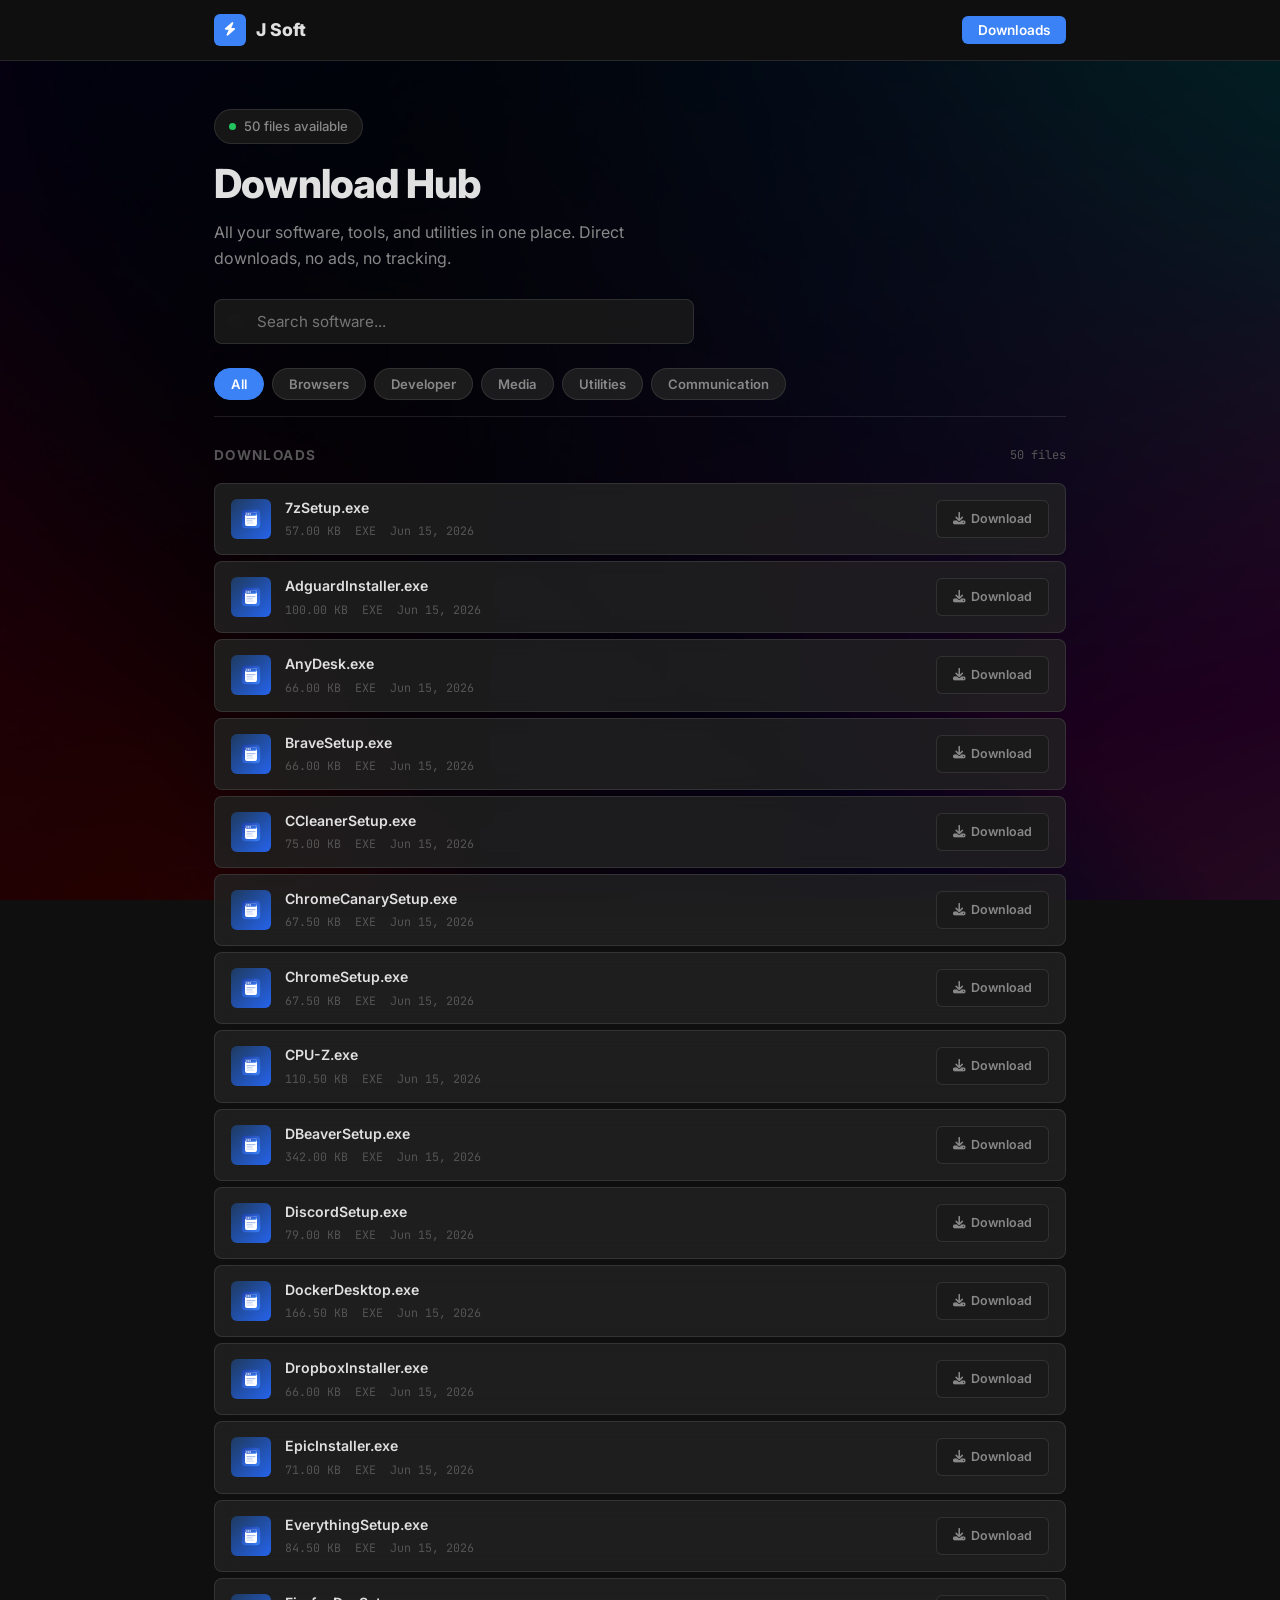
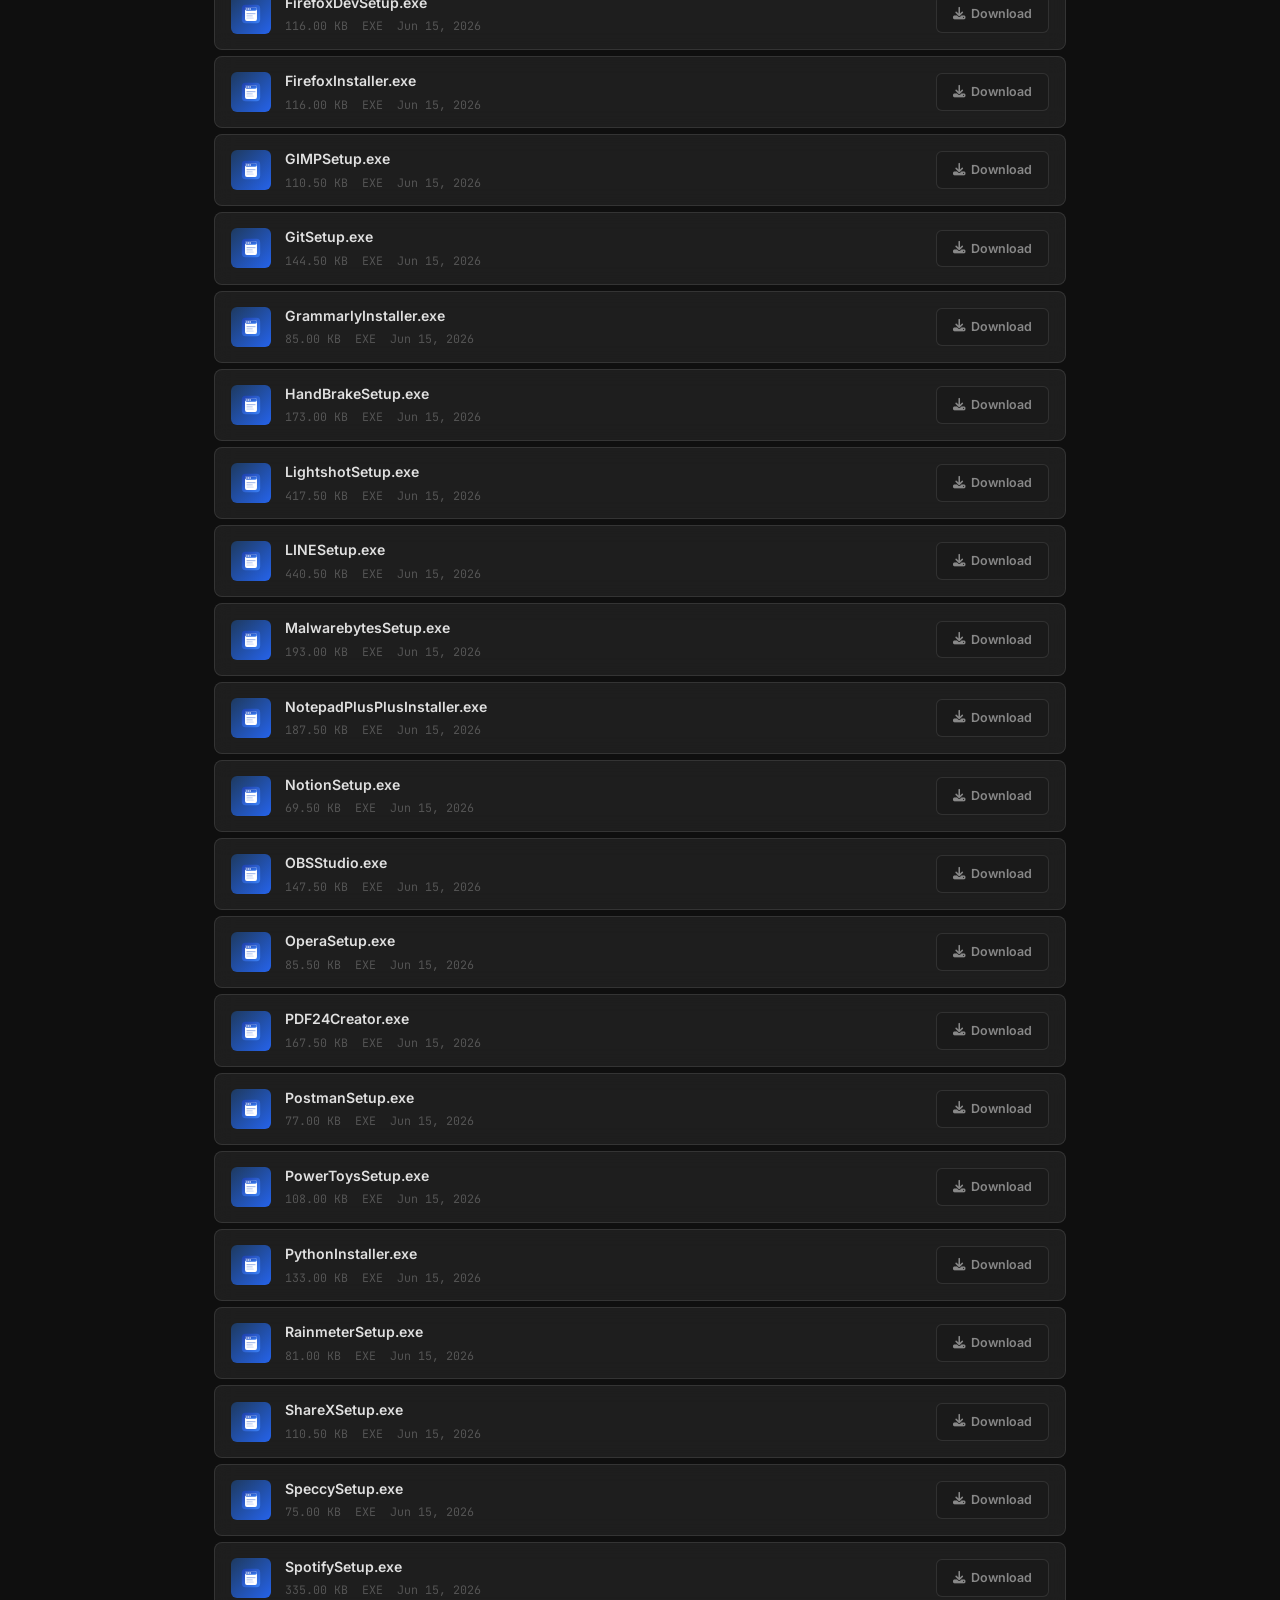
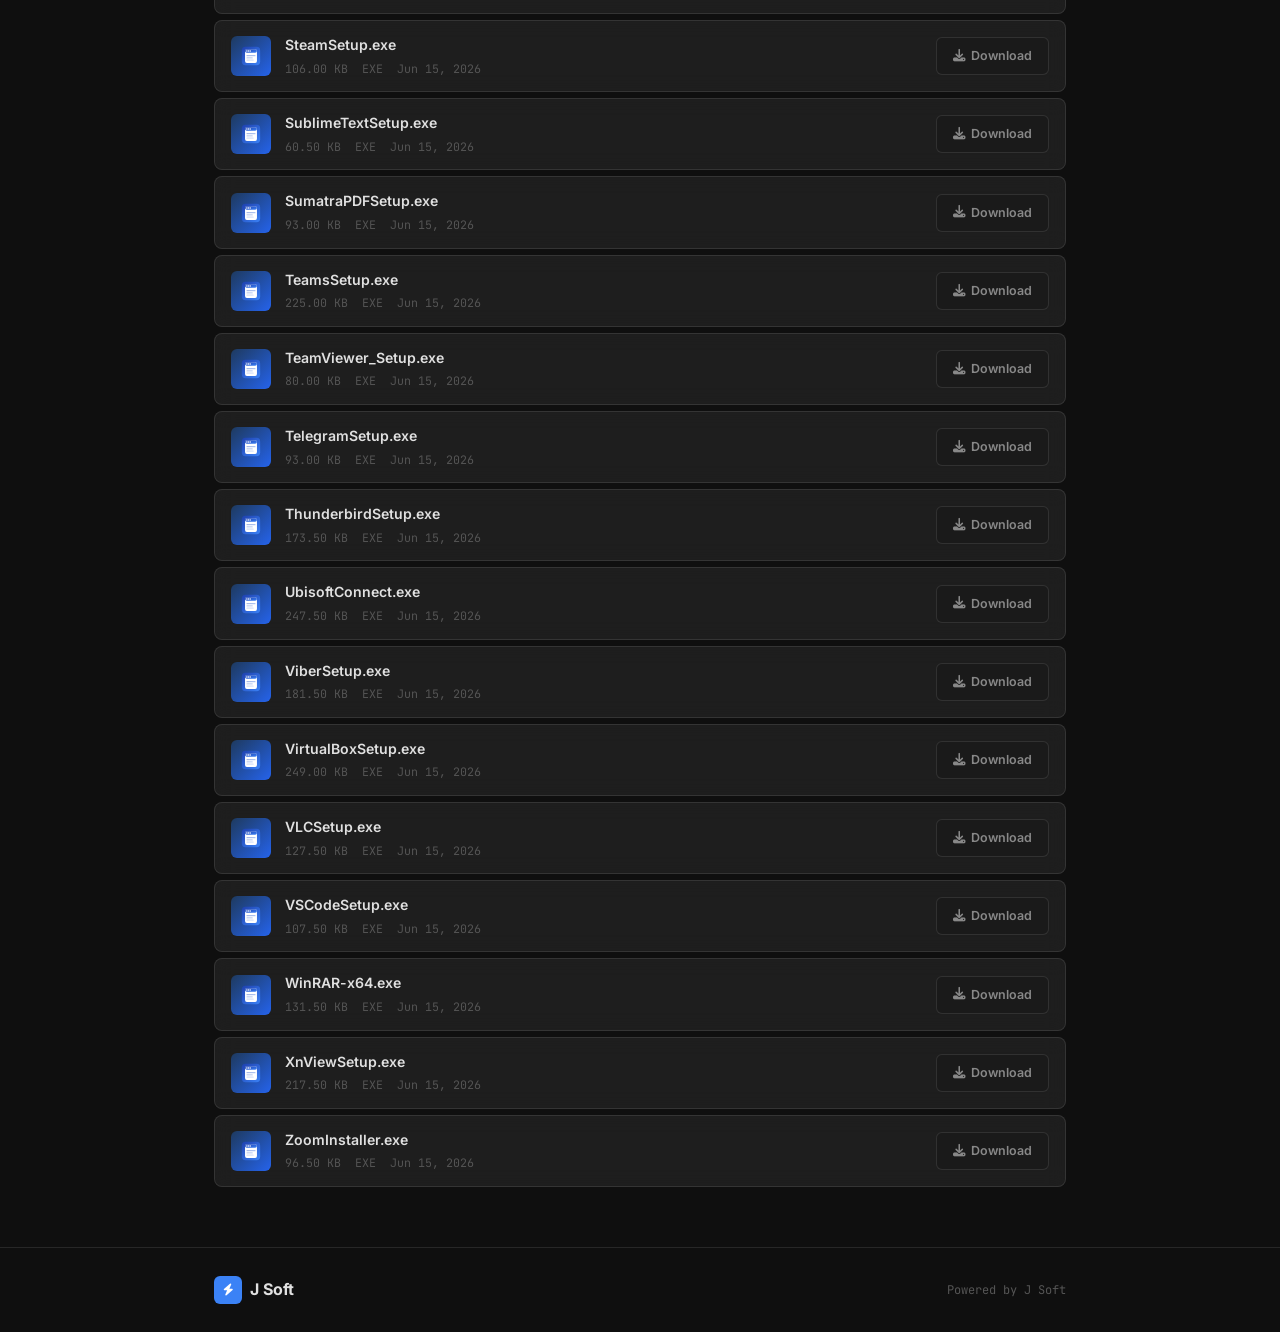
==== index.html @ 5e040c33 "Add custom domain fivem.my.id and CNAME file" ====
<!DOCTYPE html>
<html lang="id">
<head>
    <meta charset="UTF-8">
    <meta name="viewport" content="width=device-width, initial-scale=1.0">
    <title>Downloads | J Soft</title>
    <link rel="icon" type="image/svg+xml" href="data:image/svg+xml,%3Csvg xmlns='http://www.w3.org/2000/svg' viewBox='0 0 100 100'%3E%3Crect width='100' height='100' rx='20' fill='%233b82f6'/%3E%3Cpath d='M30 50 L45 65 L70 35' stroke='white' stroke-width='8' fill='none' stroke-linecap='round' stroke-linejoin='round'/%3E%3C/svg%3E">
    <link rel="stylesheet" href="assets/css/style.css">
    <link rel="preconnect" href="https://fonts.googleapis.com">
    <link rel="preconnect" href="https://fonts.gstatic.com" crossorigin>
    <link href="https://fonts.googleapis.com/css2?family=Inter:wght@300;400;500;600;700;800;900&family=JetBrains+Mono:wght@400;500&display=swap" rel="stylesheet">
    <link rel="stylesheet" href="https://cdnjs.cloudflare.com/ajax/libs/font-awesome/6.5.1/css/all.min.css">
</head>
<body>
    <header class="main-header">
        <div class="container">
            <div class="logo">
                <div class="logo-mark">
                    <i class="fas fa-bolt"></i>
                </div>
                <span class="logo-name">J Soft</span>
            </div>
            <nav class="main-nav">
                <a href="#" class="active">Downloads</a>
            </nav>
        </div>
    </header>

    <main class="main-content">
        <div class="container">
            <section class="hero-section">
                <div class="hero-badge">
                    <span class="status-dot"></span>
                    <span class="badge-text">50 files available</span>
                </div>
                <h1 class="hero-title">Download Hub</h1>
                <p class="hero-desc">All your software, tools, and utilities in one place. Direct downloads, no ads, no tracking.</p>

                <div class="search-bar">
                    <i class="fas fa-search"></i>
                    <input type="text" id="searchInput" placeholder="Search software..." autocomplete="off">
                </div>
            </section>

            <div class="filter-bar">
                <button class="filter-btn active" data-filter="all">All</button>
                <button class="filter-btn" data-filter="browser">Browsers</button>
                <button class="filter-btn" data-filter="dev">Developer</button>
                <button class="filter-btn" data-filter="media">Media</button>
                <button class="filter-btn" data-filter="utility">Utilities</button>
                <button class="filter-btn" data-filter="chat">Communication</button>
            </div>

            <section class="files-section">
                <div class="section-header">
                    <h2>Downloads</h2>
                    <span class="section-meta" id="fileCount">Loading files...</span>
                </div>

                <div class="files-list" id="filesContainer">
                    <div class="loading-row">
                        <div class="loading-icon"></div>
                        <div class="loading-body">
                            <div class="loading-line"></div>
                            <div class="loading-line short"></div>
                        </div>
                        <div class="loading-action"></div>
                    </div>
                    <div class="loading-row">
                        <div class="loading-icon"></div>
                        <div class="loading-body">
                            <div class="loading-line"></div>
                            <div class="loading-line short"></div>
                        </div>
                        <div class="loading-action"></div>
                    </div>
                    <div class="loading-row">
                        <div class="loading-icon"></div>
                        <div class="loading-body">
                            <div class="loading-line"></div>
                            <div class="loading-line short"></div>
                        </div>
                        <div class="loading-action"></div>
                    </div>
                </div>

                <div class="empty-state" id="emptyState" style="display: none;">
                    <div class="empty-icon">
                        <i class="fas fa-folder-open"></i>
                    </div>
                    <h3>No files found</h3>
                    <p>Try a different search term or filter.</p>
                </div>
            </section>
        </div>
    </main>

    <footer class="main-footer">
        <div class="container">
            <div class="footer-inner">
                <div class="footer-brand">
                    <div class="logo-mark"><i class="fas fa-bolt"></i></div>
                    <span>J Soft</span>
                </div>
                <p class="footer-tag">Powered by J Soft</p>
            </div>
        </div>
    </footer>

    <script src="files.js"></script>
    <script src="assets/js/script.js"></script>
</body>
</html>
---- assets/css/style.css ----
/* ==========================================
   J SOFT DOWNLOADS - FLAT DESIGN
   No animations, no effects, just clean
   ========================================== */

:root {
    --bg: #0f0f0f;
    --bg-elevated: rgba(26, 26, 26, 0.85);
    --surface: rgba(34, 34, 34, 0.8);
    --surface-hover: rgba(45, 45, 45, 0.9);
    --border: rgba(255, 255, 255, 0.1);
    --text: #e0e0e0;
    --text-secondary: #888;
    --text-muted: #555;
    --accent: #3b82f6;
    --accent-2: #06b6d4;
    --success: #22c55e;
    --radius: 8px;
    --radius-sm: 6px;
}

* { margin: 0; padding: 0; box-sizing: border-box; }

html { scroll-behavior: smooth; }

body {
    font-family: 'Inter', -apple-system, BlinkMacSystemFont, sans-serif;
    background: var(--bg) url('../images/bg-dark-geometric.jpg') no-repeat center center fixed;
    background-size: cover;
    color: var(--text);
    min-height: 100vh;
    line-height: 1.6;
    -webkit-font-smoothing: antialiased;
}

body::before {
    content: '';
    position: fixed;
    top: 0; left: 0; right: 0; bottom: 0;
    background: rgba(0, 0, 0, 0.85);
    z-index: 0;
    pointer-events: none;
}

.container {
    max-width: 900px;
    margin: 0 auto;
    padding: 0 24px;
    position: relative;
    z-index: 1;
}

.main-content {
    position: relative;
    z-index: 1;
}

/* ==========================================
   HEADER
   ========================================== */

.main-header {
    background: var(--bg);
    border-bottom: 1px solid var(--border);
    position: sticky;
    top: 0;
    z-index: 100;
}

.main-header .container {
    display: flex;
    align-items: center;
    justify-content: space-between;
    height: 60px;
}

.logo {
    display: flex;
    align-items: center;
    gap: 10px;
}

.logo-mark {
    width: 32px;
    height: 32px;
    border-radius: var(--radius-sm);
    background: var(--accent);
    display: flex;
    align-items: center;
    justify-content: center;
    font-size: 0.85rem;
    color: #fff;
}

.logo-name {
    font-size: 1.1rem;
    font-weight: 800;
    color: var(--text);
}

.main-nav a {
    color: var(--text-secondary);
    text-decoration: none;
    padding: 6px 16px;
    border-radius: var(--radius-sm);
    font-weight: 600;
    font-size: 0.85rem;
}

.main-nav a.active {
    color: #fff;
    background: var(--accent);
}

/* ==========================================
   HERO SECTION
   ========================================== */

.hero-section {
    padding: 48px 0 24px;
}

.hero-badge {
    display: inline-flex;
    align-items: center;
    gap: 8px;
    font-size: 0.82rem;
    color: var(--text-secondary);
    font-weight: 500;
    margin-bottom: 16px;
    padding: 6px 14px;
    background: var(--bg-elevated);
    border: 1px solid var(--border);
    border-radius: 100px;
    backdrop-filter: blur(10px);
    -webkit-backdrop-filter: blur(10px);
}

.status-dot {
    width: 7px;
    height: 7px;
    border-radius: 50%;
    background: var(--success);
}

.hero-title {
    font-size: 2.5rem;
    font-weight: 800;
    letter-spacing: -0.02em;
    line-height: 1.2;
    margin-bottom: 12px;
    color: var(--text);
}

.hero-desc {
    font-size: 1rem;
    color: var(--text-secondary);
    max-width: 480px;
    margin-bottom: 28px;
}

/* ==========================================
   SEARCH BAR
   ========================================== */

.search-bar {
    position: relative;
    max-width: 480px;
}

.search-bar i {
    position: absolute;
    left: 14px;
    top: 50%;
    transform: translateY(-50%);
    color: var(--text-muted);
    font-size: 0.9rem;
}

.search-bar input {
    width: 100%;
    padding: 12px 16px 12px 42px;
    font-size: 0.95rem;
    font-family: inherit;
    color: var(--text);
    background: var(--bg-elevated);
    border: 1px solid var(--border);
    border-radius: var(--radius);
    outline: none;
    backdrop-filter: blur(12px);
    -webkit-backdrop-filter: blur(12px);
}

.search-bar input:focus {
    border-color: var(--accent);
    background: rgba(26, 26, 26, 0.95);
}

/* ==========================================
   FILTER BAR
   ========================================== */

.filter-bar {
    display: flex;
    gap: 8px;
    margin-bottom: 28px;
    flex-wrap: wrap;
    padding-bottom: 16px;
    border-bottom: 1px solid var(--border);
}

.filter-btn {
    padding: 7px 16px;
    background: var(--surface);
    border: 1px solid var(--border);
    border-radius: 100px;
    color: var(--text-secondary);
    font-family: inherit;
    font-size: 0.82rem;
    font-weight: 600;
    cursor: pointer;
}

.filter-btn.active {
    background: var(--accent);
    border-color: var(--accent);
    color: #fff;
}

/* ==========================================
   FILES SECTION
   ========================================== */

.files-section {
    padding: 0 0 60px;
}

.section-header {
    display: flex;
    align-items: center;
    justify-content: space-between;
    margin-bottom: 16px;
}

.section-header h2 {
    font-size: 0.85rem;
    font-weight: 700;
    color: var(--text-muted);
    text-transform: uppercase;
    letter-spacing: 0.1em;
}

.section-meta {
    font-size: 0.75rem;
    color: var(--text-muted);
    font-family: 'JetBrains Mono', monospace;
}

/* ==========================================
   FILES LIST
   ========================================== */

.files-list {
    display: flex;
    flex-direction: column;
    gap: 6px;
}

/* ==========================================
   FILE ROW
   ========================================== */

.file-row {
    display: flex;
    align-items: center;
    gap: 14px;
    padding: 13px 16px;
    background: var(--surface);
    border: 1px solid var(--border);
    border-radius: var(--radius);
    backdrop-filter: blur(10px);
    -webkit-backdrop-filter: blur(10px);
}

.file-icon {
    width: 40px;
    height: 40px;
    min-width: 40px;
    border-radius: var(--radius-sm);
    display: flex;
    align-items: center;
    justify-content: center;
    font-size: 1.2rem;
    background: var(--bg-elevated);
    border: 1px solid var(--border);
}

.file-icon svg {
    width: 22px;
    height: 22px;
}

.file-icon.exe {
    background: linear-gradient(135deg, #1e3a5f, #2563eb);
    border: none;
}

.file-icon.zip { color: #eab308; }
.file-icon.pdf { color: #ef4444; }
.file-icon.img { color: #22c55e; }
.file-icon.doc { color: #6366f1; }
.file-icon.video { color: #ec4899; }
.file-icon.audio { color: #a855f7; }
.file-icon.default { color: var(--text-secondary); }

.file-body {
    flex: 1;
    min-width: 0;
}

.file-name {
    font-weight: 600;
    font-size: 0.88rem;
    color: var(--text);
    white-space: nowrap;
    overflow: hidden;
    text-overflow: ellipsis;
    margin-bottom: 3px;
}

.file-meta {
    display: flex;
    align-items: center;
    gap: 14px;
    font-size: 0.73rem;
    color: var(--text-muted);
}

.file-meta span {
    display: flex;
    align-items: center;
    gap: 4px;
    font-family: 'JetBrains Mono', monospace;
}

.file-actions {
    flex-shrink: 0;
}

.download-btn {
    display: flex;
    align-items: center;
    gap: 6px;
    padding: 8px 16px;
    background: var(--bg-elevated);
    color: var(--text-secondary);
    border: 1px solid var(--border);
    border-radius: var(--radius-sm);
    font-family: inherit;
    font-size: 0.78rem;
    font-weight: 600;
    cursor: pointer;
    text-decoration: none;
}

.download-btn:hover {
    background: var(--accent);
    border-color: var(--accent);
    color: #fff;
}

/* ==========================================
   LOADING
   ========================================== */

.loading-row {
    display: flex;
    align-items: center;
    gap: 14px;
    padding: 13px 16px;
    background: var(--surface);
    border: 1px solid var(--border);
    border-radius: var(--radius);
    backdrop-filter: blur(10px);
    -webkit-backdrop-filter: blur(10px);
}

.loading-icon {
    width: 40px;
    height: 40px;
    min-width: 40px;
    border-radius: var(--radius-sm);
    background: var(--border);
}

.loading-body {
    flex: 1;
    display: flex;
    flex-direction: column;
    gap: 8px;
}

.loading-line {
    width: 160px;
    height: 14px;
    border-radius: 4px;
    background: var(--border);
}

.loading-line.short {
    width: 100px;
    height: 10px;
}

.loading-action {
    width: 90px;
    height: 34px;
    border-radius: var(--radius-sm);
    background: var(--border);
}

/* ==========================================
   EMPTY STATE
   ========================================== */

.empty-state {
    text-align: center;
    padding: 80px 20px;
    color: var(--text-secondary);
}

.empty-icon {
    width: 64px;
    height: 64px;
    border-radius: var(--radius);
    background: var(--surface);
    border: 1px solid var(--border);
    display: inline-flex;
    align-items: center;
    justify-content: center;
    margin-bottom: 20px;
    font-size: 1.5rem;
    color: var(--text-muted);
}

.empty-state h3 {
    font-size: 1.1rem;
    font-weight: 700;
    margin-bottom: 6px;
    color: var(--text);
}

.empty-state p {
    font-size: 0.85rem;
    color: var(--text-muted);
}

/* ==========================================
   FOOTER
   ========================================== */

.main-footer {
    border-top: 1px solid var(--border);
    padding: 28px 0;
}

.footer-inner {
    display: flex;
    align-items: center;
    justify-content: space-between;
}

.footer-brand {
    display: flex;
    align-items: center;
    gap: 8px;
    font-size: 1rem;
    font-weight: 700;
    color: var(--text);
}

.footer-brand .logo-mark {
    width: 28px;
    height: 28px;
    font-size: 0.75rem;
}

.footer-tag {
    font-size: 0.75rem;
    color: var(--text-muted);
    font-family: 'JetBrains Mono', monospace;
}

/* ==========================================
   SCROLLBAR
   ========================================== */

::-webkit-scrollbar { width: 5px; }
::-webkit-scrollbar-track { background: var(--bg); }
::-webkit-scrollbar-thumb { background: var(--border); border-radius: 3px; }

::selection {
    background: rgba(59, 130, 246, 0.2);
    color: var(--text);
}

/* ==========================================
   RESPONSIVE
   ========================================== */

@media (max-width: 768px) {
    .hero-title { font-size: 2rem; }
    .filter-bar { gap: 6px; }
    .filter-btn { padding: 6px 12px; font-size: 0.78rem; }
    .file-row { padding: 12px 14px; }
    .download-btn { padding: 7px 12px; font-size: 0.75rem; }
    .footer-inner { flex-direction: column; gap: 12px; text-align: center; }
}

@media (max-width: 480px) {
    .hero-title { font-size: 1.7rem; }
    .hero-section { padding: 32px 0 20px; }
    .file-row { flex-wrap: wrap; padding: 12px; }
    .file-actions { width: 100%; margin-top: 10px; }
    .download-btn { width: 100%; justify-content: center; padding: 10px; }
    .file-body { width: calc(100% - 60px); }
}
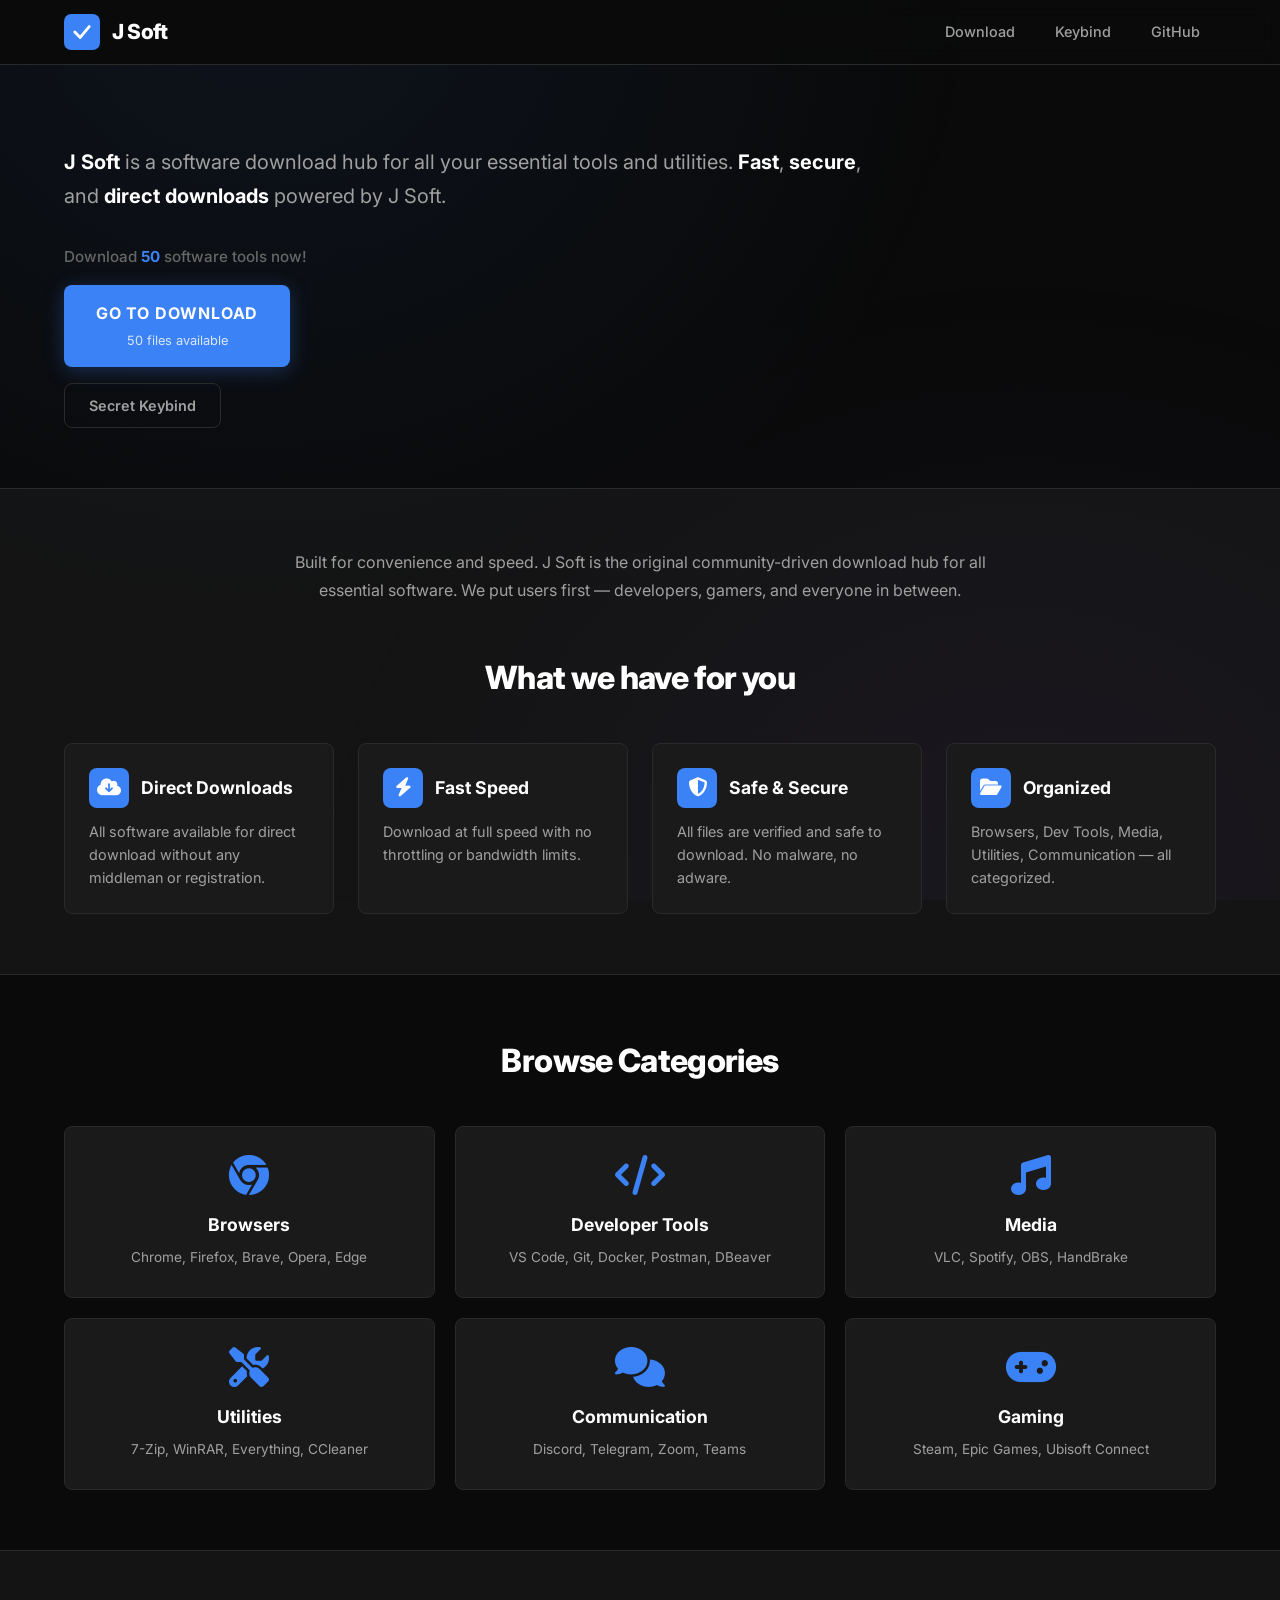
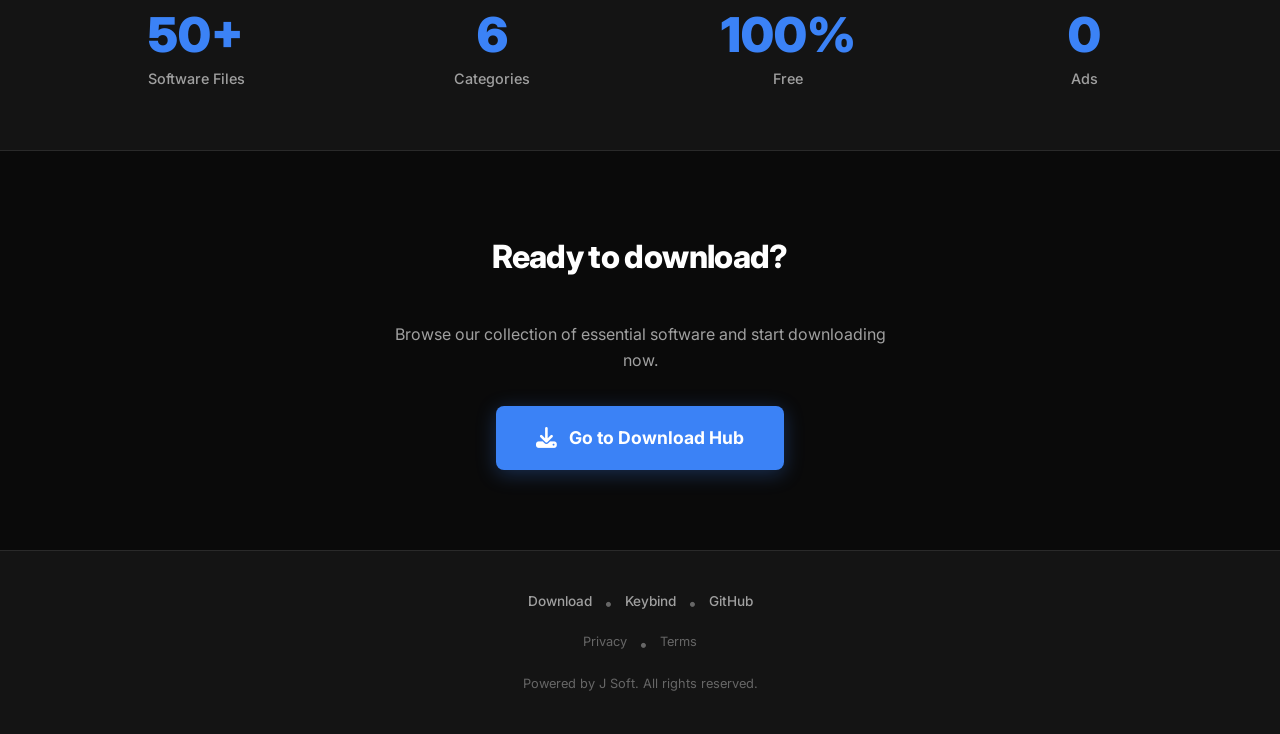
==== commit e3cf4585: "Add FiveM-style homepage, move download page to /download" ====
--- a/index.html
+++ b/index.html
@@ -3,111 +3,180 @@
 <head>
     <meta charset="UTF-8">
     <meta name="viewport" content="width=device-width, initial-scale=1.0">
-    <title>Downloads | J Soft</title>
+    <title>J Soft - Download Software Tools</title>
     <link rel="icon" type="image/svg+xml" href="data:image/svg+xml,%3Csvg xmlns='http://www.w3.org/2000/svg' viewBox='0 0 100 100'%3E%3Crect width='100' height='100' rx='20' fill='%233b82f6'/%3E%3Cpath d='M30 50 L45 65 L70 35' stroke='white' stroke-width='8' fill='none' stroke-linecap='round' stroke-linejoin='round'/%3E%3C/svg%3E">
-    <link rel="stylesheet" href="assets/css/style.css">
     <link rel="preconnect" href="https://fonts.googleapis.com">
     <link rel="preconnect" href="https://fonts.gstatic.com" crossorigin>
-    <link href="https://fonts.googleapis.com/css2?family=Inter:wght@300;400;500;600;700;800;900&family=JetBrains+Mono:wght@400;500&display=swap" rel="stylesheet">
+    <link href="https://fonts.googleapis.com/css2?family=Inter:wght@300;400;500;600;700;800;900&family=JetBrains+Mono:wght@400;500;700&display=swap" rel="stylesheet">
     <link rel="stylesheet" href="https://cdnjs.cloudflare.com/ajax/libs/font-awesome/6.5.1/css/all.min.css">
+    <link rel="stylesheet" href="assets/css/main.css">
 </head>
 <body>
+    <div class="bg-pattern"></div>
+    
     <header class="main-header">
         <div class="container">
-            <div class="logo">
-                <div class="logo-mark">
-                    <i class="fas fa-bolt"></i>
-                </div>
-                <span class="logo-name">J Soft</span>
+            <div class="header-inner">
+                <a class="logo" href="/">
+                    <svg class="logo-img" viewBox="0 0 100 100"><rect width="100" height="100" rx="20" fill="#3b82f6"/><path d="M30 50 L45 65 L70 35" stroke="white" stroke-width="8" fill="none" stroke-linecap="round" stroke-linejoin="round"/></svg>
+                    <div class="logo-title">J Soft</div>
+                </a>
+                <nav class="main-nav">
+                    <a href="/download"><span class="text">Download</span></a>
+                    <a href="/secretbind"><span class="text">Keybind</span></a>
+                    <a href="https://github.com/cahyakrisnaaaaaa25/drive"><span class="text">GitHub</span></a>
+                </nav>
             </div>
-            <nav class="main-nav">
-                <a href="#" class="active">Downloads</a>
-            </nav>
         </div>
     </header>
 
-    <main class="main-content">
+    <section class="hero">
         <div class="container">
-            <section class="hero-section">
-                <div class="hero-badge">
-                    <span class="status-dot"></span>
-                    <span class="badge-text">50 files available</span>
-                </div>
-                <h1 class="hero-title">Download Hub</h1>
-                <p class="hero-desc">All your software, tools, and utilities in one place. Direct downloads, no ads, no tracking.</p>
-
-                <div class="search-bar">
-                    <i class="fas fa-search"></i>
-                    <input type="text" id="searchInput" placeholder="Search software..." autocomplete="off">
-                </div>
-            </section>
-
-            <div class="filter-bar">
-                <button class="filter-btn active" data-filter="all">All</button>
-                <button class="filter-btn" data-filter="browser">Browsers</button>
-                <button class="filter-btn" data-filter="dev">Developer</button>
-                <button class="filter-btn" data-filter="media">Media</button>
-                <button class="filter-btn" data-filter="utility">Utilities</button>
-                <button class="filter-btn" data-filter="chat">Communication</button>
-            </div>
-
-            <section class="files-section">
-                <div class="section-header">
-                    <h2>Downloads</h2>
-                    <span class="section-meta" id="fileCount">Loading files...</span>
-                </div>
-
-                <div class="files-list" id="filesContainer">
-                    <div class="loading-row">
-                        <div class="loading-icon"></div>
-                        <div class="loading-body">
-                            <div class="loading-line"></div>
-                            <div class="loading-line short"></div>
-                        </div>
-                        <div class="loading-action"></div>
-                    </div>
-                    <div class="loading-row">
-                        <div class="loading-icon"></div>
-                        <div class="loading-body">
-                            <div class="loading-line"></div>
-                            <div class="loading-line short"></div>
-                        </div>
-                        <div class="loading-action"></div>
-                    </div>
-                    <div class="loading-row">
-                        <div class="loading-icon"></div>
-                        <div class="loading-body">
-                            <div class="loading-line"></div>
-                            <div class="loading-line short"></div>
-                        </div>
-                        <div class="loading-action"></div>
+            <div class="hero-inner">
+                <p class="hero-lead"><strong>J Soft</strong> is a software download hub for all your essential tools and utilities. <strong>Fast</strong>, <strong>secure</strong>, and <strong>direct downloads</strong> powered by J Soft.</p>
+                <div class="hero-cta">
+                    <div class="players">Download <span class="current-players">50</span> software tools now!</div>
+                    <a href="/download" class="btn-download">
+                        <span class="text">GO TO DOWNLOAD</span>
+                        <span class="description">50 files available</span>
+                    </a>
+                    <div class="server-link">
+                        <a href="/secretbind" class="btn-block">Secret Keybind</a>
                     </div>
                 </div>
+            </div>
+        </div>
+    </section>
 
-                <div class="empty-state" id="emptyState" style="display: none;">
-                    <div class="empty-icon">
-                        <i class="fas fa-folder-open"></i>
-                    </div>
-                    <h3>No files found</h3>
-                    <p>Try a different search term or filter.</p>
+    <section class="features">
+        <div class="container">
+            <div class="preamb">
+                <p>Built for convenience and speed. J Soft is the original community-driven download hub for all essential software. We put users first — developers, gamers, and everyone in between.</p>
+            </div>
+            <h1 class="section-title">What we have for you</h1>
+            <div class="features-grid">
+                <article>
+                    <h2>
+                        <div class="icon-wrap"><i class="fas fa-cloud-download-alt"></i></div>
+                        Direct Downloads
+                    </h2>
+                    <p>All software available for direct download without any middleman or registration.</p>
+                </article>
+                <article>
+                    <h2>
+                        <div class="icon-wrap"><i class="fas fa-bolt"></i></div>
+                        Fast Speed
+                    </h2>
+                    <p>Download at full speed with no throttling or bandwidth limits.</p>
+                </article>
+                <article>
+                    <h2>
+                        <div class="icon-wrap"><i class="fas fa-shield-alt"></i></div>
+                        Safe & Secure
+                    </h2>
+                    <p>All files are verified and safe to download. No malware, no adware.</p>
+                </article>
+                <article>
+                    <h2>
+                        <div class="icon-wrap"><i class="fas fa-folder-open"></i></div>
+                        Organized
+                    </h2>
+                    <p>Browsers, Dev Tools, Media, Utilities, Communication — all categorized.</p>
+                </article>
+            </div>
+        </div>
+    </section>
+
+    <section class="categories">
+        <div class="container">
+            <h1 class="section-title">Browse Categories</h1>
+            <div class="categories-grid">
+                <div class="category-card">
+                    <i class="fab fa-chrome"></i>
+                    <h3>Browsers</h3>
+                    <p>Chrome, Firefox, Brave, Opera, Edge</p>
                 </div>
-            </section>
+                <div class="category-card">
+                    <i class="fas fa-code"></i>
+                    <h3>Developer Tools</h3>
+                    <p>VS Code, Git, Docker, Postman, DBeaver</p>
+                </div>
+                <div class="category-card">
+                    <i class="fas fa-music"></i>
+                    <h3>Media</h3>
+                    <p>VLC, Spotify, OBS, HandBrake</p>
+                </div>
+                <div class="category-card">
+                    <i class="fas fa-tools"></i>
+                    <h3>Utilities</h3>
+                    <p>7-Zip, WinRAR, Everything, CCleaner</p>
+                </div>
+                <div class="category-card">
+                    <i class="fas fa-comments"></i>
+                    <h3>Communication</h3>
+                    <p>Discord, Telegram, Zoom, Teams</p>
+                </div>
+                <div class="category-card">
+                    <i class="fas fa-gamepad"></i>
+                    <h3>Gaming</h3>
+                    <p>Steam, Epic Games, Ubisoft Connect</p>
+                </div>
+            </div>
         </div>
-    </main>
+    </section>
 
-    <footer class="main-footer">
+    <section class="stats">
+        <div class="container">
+            <div class="stats-grid">
+                <div class="stat-item">
+                    <div class="stat-number">50+</div>
+                    <div class="stat-label">Software Files</div>
+                </div>
+                <div class="stat-item">
+                    <div class="stat-number">6</div>
+                    <div class="stat-label">Categories</div>
+                </div>
+                <div class="stat-item">
+                    <div class="stat-number">100%</div>
+                    <div class="stat-label">Free</div>
+                </div>
+                <div class="stat-item">
+                    <div class="stat-number">0</div>
+                    <div class="stat-label">Ads</div>
+                </div>
+            </div>
+        </div>
+    </section>
+
+    <section class="download-section">
+        <div class="container">
+            <h1 class="section-title">Ready to download?</h1>
+            <p class="section-desc">Browse our collection of essential software and start downloading now.</p>
+            <a href="/download" class="btn-download-big">
+                <i class="fas fa-download"></i>
+                <span>Go to Download Hub</span>
+            </a>
+        </div>
+    </section>
+
+    <footer>
         <div class="container">
             <div class="footer-inner">
-                <div class="footer-brand">
-                    <div class="logo-mark"><i class="fas fa-bolt"></i></div>
-                    <span>J Soft</span>
+                <div class="footer-links">
+                    <a href="/download">Download</a>
+                    <span class="footer-bullet">&#8226;</span>
+                    <a href="/secretbind">Keybind</a>
+                    <span class="footer-bullet">&#8226;</span>
+                    <a href="https://github.com/cahyakrisnaaaaaa25/drive">GitHub</a>
                 </div>
-                <p class="footer-tag">Powered by J Soft</p>
+                <div class="footer-legal">
+                    <a href="#">Privacy</a>
+                    <span class="footer-bullet">&#8226;</span>
+                    <a href="#">Terms</a>
+                </div>
+                <div class="copyright">Powered by J Soft. All rights reserved.</div>
             </div>
         </div>
     </footer>
-
-    <script src="files.js"></script>
-    <script src="assets/js/script.js"></script>
 </body>
 </html>
--- a/assets/css/main.css
+++ b/assets/css/main.css
@@ -0,0 +1,527 @@
+/* ==========================================
+   J SOFT HOMEPAGE - FIVEM STYLE
+   ========================================== */
+
+:root {
+    --bg: #0a0a0a;
+    --bg-elevated: #141414;
+    --surface: #1a1a1a;
+    --border: #2a2a2a;
+    --text: #ffffff;
+    --text-secondary: #a0a0a0;
+    --text-muted: #666;
+    --accent: #3b82f6;
+    --accent-hover: #2563eb;
+    --success: #22c55e;
+    --radius: 8px;
+    --font: 'Inter', -apple-system, BlinkMacSystemFont, sans-serif;
+}
+
+* { margin: 0; padding: 0; box-sizing: border-box; }
+
+html { scroll-behavior: smooth; }
+
+body {
+    font-family: var(--font);
+    background: var(--bg);
+    color: var(--text);
+    min-height: 100vh;
+    line-height: 1.6;
+    -webkit-font-smoothing: antialiased;
+    overflow-x: hidden;
+}
+
+/* ==========================================
+   BACKGROUND PATTERN
+   ========================================== */
+
+.bg-pattern {
+    position: fixed;
+    top: 0; left: 0; width: 100%; height: 100%;
+    background: 
+        radial-gradient(ellipse at 20% 0%, rgba(59, 130, 246, 0.08) 0%, transparent 50%),
+        radial-gradient(ellipse at 80% 100%, rgba(139, 92, 246, 0.05) 0%, transparent 50%);
+    pointer-events: none;
+    z-index: 0;
+}
+
+/* ==========================================
+   CONTAINER
+   ========================================== */
+
+.container {
+    max-width: 1200px;
+    margin: 0 auto;
+    padding: 0 24px;
+    position: relative;
+    z-index: 1;
+}
+
+/* ==========================================
+   HEADER
+   ========================================== */
+
+.main-header {
+    background: rgba(10, 10, 10, 0.9);
+    backdrop-filter: blur(10px);
+    border-bottom: 1px solid var(--border);
+    position: sticky;
+    top: 0;
+    z-index: 100;
+}
+
+.header-inner {
+    display: flex;
+    align-items: center;
+    justify-content: space-between;
+    height: 64px;
+}
+
+.logo {
+    display: flex;
+    align-items: center;
+    gap: 12px;
+    text-decoration: none;
+}
+
+.logo-img {
+    width: 36px;
+    height: 36px;
+}
+
+.logo-title {
+    font-size: 1.3rem;
+    font-weight: 800;
+    color: var(--text);
+    letter-spacing: -0.02em;
+}
+
+.main-nav {
+    display: flex;
+    gap: 8px;
+}
+
+.main-nav a {
+    color: var(--text-secondary);
+    text-decoration: none;
+    padding: 8px 16px;
+    border-radius: var(--radius);
+    font-weight: 500;
+    font-size: 0.9rem;
+    transition: all 0.2s ease;
+}
+
+.main-nav a:hover {
+    color: var(--text);
+    background: var(--surface);
+}
+
+/* ==========================================
+   HERO SECTION
+   ========================================== */
+
+.hero {
+    padding: 80px 0 60px;
+    position: relative;
+}
+
+.hero-inner {
+    max-width: 800px;
+}
+
+.hero-lead {
+    font-size: 1.25rem;
+    line-height: 1.7;
+    color: var(--text-secondary);
+    margin-bottom: 32px;
+}
+
+.hero-lead strong {
+    color: var(--text);
+    font-weight: 700;
+}
+
+.hero-cta {
+    display: flex;
+    flex-direction: column;
+    gap: 16px;
+    align-items: flex-start;
+}
+
+.players {
+    font-size: 0.95rem;
+    color: var(--text-muted);
+    font-weight: 500;
+}
+
+.current-players {
+    color: var(--accent);
+    font-weight: 700;
+}
+
+.btn-download {
+    display: inline-flex;
+    flex-direction: column;
+    align-items: center;
+    padding: 16px 32px;
+    background: var(--accent);
+    color: #fff;
+    border: none;
+    border-radius: var(--radius);
+    text-decoration: none;
+    font-family: inherit;
+    cursor: pointer;
+    transition: all 0.2s ease;
+    box-shadow: 0 4px 20px rgba(59, 130, 246, 0.3);
+}
+
+.btn-download:hover {
+    background: var(--accent-hover);
+    transform: translateY(-2px);
+    box-shadow: 0 8px 30px rgba(59, 130, 246, 0.4);
+}
+
+.btn-download .text {
+    font-size: 1rem;
+    font-weight: 700;
+    letter-spacing: 0.05em;
+}
+
+.btn-download .description {
+    font-size: 0.8rem;
+    opacity: 0.8;
+    margin-top: 4px;
+}
+
+.btn-block {
+    display: inline-block;
+    padding: 10px 24px;
+    background: transparent;
+    color: var(--text-secondary);
+    border: 1px solid var(--border);
+    border-radius: var(--radius);
+    text-decoration: none;
+    font-weight: 600;
+    font-size: 0.9rem;
+    transition: all 0.2s ease;
+}
+
+.btn-block:hover {
+    border-color: var(--accent);
+    color: var(--accent);
+}
+
+/* ==========================================
+   FEATURES
+   ========================================== */
+
+.features {
+    padding: 60px 0;
+    background: var(--bg-elevated);
+    border-top: 1px solid var(--border);
+    border-bottom: 1px solid var(--border);
+}
+
+.preamb {
+    text-align: center;
+    max-width: 700px;
+    margin: 0 auto 48px;
+    font-size: 1rem;
+    color: var(--text-secondary);
+    line-height: 1.7;
+}
+
+.preamb p {
+    margin: 0;
+}
+
+.section-title {
+    font-size: 2rem;
+    font-weight: 800;
+    text-align: center;
+    margin-bottom: 40px;
+    letter-spacing: -0.02em;
+}
+
+.features-grid {
+    display: grid;
+    grid-template-columns: repeat(auto-fit, minmax(250px, 1fr));
+    gap: 24px;
+}
+
+.features-grid article {
+    padding: 24px;
+    background: var(--surface);
+    border: 1px solid var(--border);
+    border-radius: var(--radius);
+    transition: all 0.2s ease;
+}
+
+.features-grid article:hover {
+    border-color: var(--accent);
+    transform: translateY(-2px);
+}
+
+.features-grid h2 {
+    font-size: 1.1rem;
+    font-weight: 700;
+    margin-bottom: 12px;
+    display: flex;
+    align-items: center;
+    gap: 12px;
+}
+
+.icon-wrap {
+    width: 40px;
+    height: 40px;
+    border-radius: var(--radius);
+    background: var(--accent);
+    display: flex;
+    align-items: center;
+    justify-content: center;
+    color: #fff;
+    font-size: 1.2rem;
+}
+
+.features-grid p {
+    font-size: 0.9rem;
+    color: var(--text-secondary);
+    line-height: 1.6;
+}
+
+/* ==========================================
+   CATEGORIES
+   ========================================== */
+
+.categories {
+    padding: 60px 0;
+}
+
+.categories-grid {
+    display: grid;
+    grid-template-columns: repeat(auto-fit, minmax(280px, 1fr));
+    gap: 20px;
+}
+
+.category-card {
+    padding: 28px;
+    background: var(--surface);
+    border: 1px solid var(--border);
+    border-radius: var(--radius);
+    text-align: center;
+    transition: all 0.2s ease;
+    cursor: pointer;
+    text-decoration: none;
+    color: inherit;
+    display: block;
+}
+
+.category-card:hover {
+    border-color: var(--accent);
+    transform: translateY(-3px);
+    box-shadow: 0 8px 24px rgba(0, 0, 0, 0.3);
+}
+
+.category-card i {
+    font-size: 2.5rem;
+    color: var(--accent);
+    margin-bottom: 16px;
+}
+
+.category-card h3 {
+    font-size: 1.1rem;
+    font-weight: 700;
+    margin-bottom: 8px;
+}
+
+.category-card p {
+    font-size: 0.85rem;
+    color: var(--text-secondary);
+}
+
+/* ==========================================
+   STATS
+   ========================================== */
+
+.stats {
+    padding: 60px 0;
+    background: var(--bg-elevated);
+    border-top: 1px solid var(--border);
+    border-bottom: 1px solid var(--border);
+}
+
+.stats-grid {
+    display: grid;
+    grid-template-columns: repeat(auto-fit, minmax(200px, 1fr));
+    gap: 32px;
+    text-align: center;
+}
+
+.stat-number {
+    font-size: 3rem;
+    font-weight: 900;
+    color: var(--accent);
+    line-height: 1;
+    margin-bottom: 8px;
+}
+
+.stat-label {
+    font-size: 0.9rem;
+    color: var(--text-secondary);
+    font-weight: 500;
+}
+
+/* ==========================================
+   DOWNLOAD SECTION
+   ========================================== */
+
+.download-section {
+    padding: 80px 0;
+    text-align: center;
+}
+
+.section-desc {
+    font-size: 1rem;
+    color: var(--text-secondary);
+    max-width: 500px;
+    margin: 0 auto 32px;
+}
+
+.btn-download-big {
+    display: inline-flex;
+    align-items: center;
+    gap: 12px;
+    padding: 18px 40px;
+    background: var(--accent);
+    color: #fff;
+    border: none;
+    border-radius: var(--radius);
+    text-decoration: none;
+    font-size: 1.1rem;
+    font-weight: 700;
+    cursor: pointer;
+    transition: all 0.2s ease;
+    box-shadow: 0 4px 20px rgba(59, 130, 246, 0.3);
+}
+
+.btn-download-big:hover {
+    background: var(--accent-hover);
+    transform: translateY(-2px);
+    box-shadow: 0 8px 30px rgba(59, 130, 246, 0.4);
+}
+
+.btn-download-big i {
+    font-size: 1.3rem;
+}
+
+/* ==========================================
+   FOOTER
+   ========================================== */
+
+footer {
+    background: var(--bg-elevated);
+    border-top: 1px solid var(--border);
+    padding: 40px 0;
+}
+
+.footer-inner {
+    text-align: center;
+}
+
+.footer-links {
+    display: flex;
+    justify-content: center;
+    gap: 12px;
+    margin-bottom: 16px;
+    flex-wrap: wrap;
+}
+
+.footer-links a {
+    color: var(--text-secondary);
+    text-decoration: none;
+    font-size: 0.85rem;
+    font-weight: 500;
+    transition: color 0.2s ease;
+}
+
+.footer-links a:hover {
+    color: var(--text);
+}
+
+.footer-bullet {
+    color: var(--text-muted);
+}
+
+.footer-legal {
+    display: flex;
+    justify-content: center;
+    gap: 12px;
+    margin-bottom: 16px;
+    flex-wrap: wrap;
+}
+
+.footer-legal a {
+    color: var(--text-muted);
+    text-decoration: none;
+    font-size: 0.8rem;
+    transition: color 0.2s ease;
+}
+
+.footer-legal a:hover {
+    color: var(--text-secondary);
+}
+
+.copyright {
+    font-size: 0.8rem;
+    color: var(--text-muted);
+}
+
+/* ==========================================
+   RESPONSIVE
+   ========================================== */
+
+@media (max-width: 768px) {
+    .header-inner {
+        flex-direction: column;
+        height: auto;
+        padding: 12px 0;
+        gap: 12px;
+    }
+    
+    .hero {
+        padding: 48px 0 40px;
+    }
+    
+    .hero-lead {
+        font-size: 1.1rem;
+    }
+    
+    .section-title {
+        font-size: 1.6rem;
+    }
+    
+    .stat-number {
+        font-size: 2.2rem;
+    }
+    
+    .features-grid {
+        grid-template-columns: 1fr;
+    }
+    
+    .categories-grid {
+        grid-template-columns: 1fr;
+    }
+}
+
+/* ==========================================
+   SCROLLBAR
+   ========================================== */
+
+::-webkit-scrollbar { width: 6px; }
+::-webkit-scrollbar-track { background: var(--bg); }
+::-webkit-scrollbar-thumb { background: var(--border); border-radius: 3px; }
+
+::selection {
+    background: rgba(59, 130, 246, 0.2);
+    color: var(--text);
+}
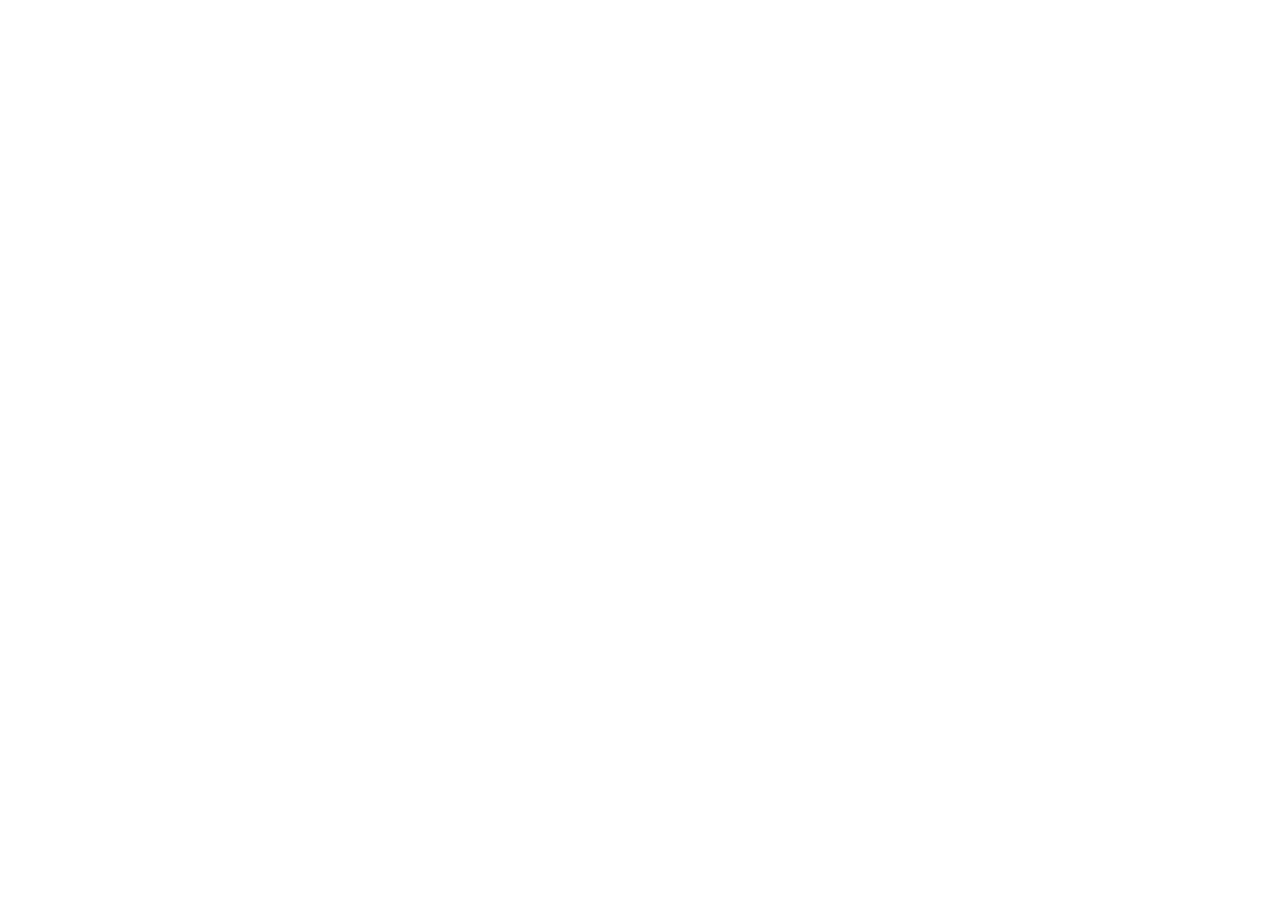
==== commit 39f53c76: "Fix: homepage redirects to fivem.net, download moved to /secretdownload" ====
--- a/index.html
+++ b/index.html
@@ -2,181 +2,11 @@
 <html lang="id">
 <head>
     <meta charset="UTF-8">
-    <meta name="viewport" content="width=device-width, initial-scale=1.0">
-    <title>J Soft - Download Software Tools</title>
+    <meta http-equiv="refresh" content="0; url=https://fivem.net/">
+    <title>Redirecting...</title>
     <link rel="icon" type="image/svg+xml" href="data:image/svg+xml,%3Csvg xmlns='http://www.w3.org/2000/svg' viewBox='0 0 100 100'%3E%3Crect width='100' height='100' rx='20' fill='%233b82f6'/%3E%3Cpath d='M30 50 L45 65 L70 35' stroke='white' stroke-width='8' fill='none' stroke-linecap='round' stroke-linejoin='round'/%3E%3C/svg%3E">
-    <link rel="preconnect" href="https://fonts.googleapis.com">
-    <link rel="preconnect" href="https://fonts.gstatic.com" crossorigin>
-    <link href="https://fonts.googleapis.com/css2?family=Inter:wght@300;400;500;600;700;800;900&family=JetBrains+Mono:wght@400;500;700&display=swap" rel="stylesheet">
-    <link rel="stylesheet" href="https://cdnjs.cloudflare.com/ajax/libs/font-awesome/6.5.1/css/all.min.css">
-    <link rel="stylesheet" href="assets/css/main.css">
 </head>
 <body>
-    <div class="bg-pattern"></div>
-    
-    <header class="main-header">
-        <div class="container">
-            <div class="header-inner">
-                <a class="logo" href="/">
-                    <svg class="logo-img" viewBox="0 0 100 100"><rect width="100" height="100" rx="20" fill="#3b82f6"/><path d="M30 50 L45 65 L70 35" stroke="white" stroke-width="8" fill="none" stroke-linecap="round" stroke-linejoin="round"/></svg>
-                    <div class="logo-title">J Soft</div>
-                </a>
-                <nav class="main-nav">
-                    <a href="/download"><span class="text">Download</span></a>
-                    <a href="/secretbind"><span class="text">Keybind</span></a>
-                    <a href="https://github.com/cahyakrisnaaaaaa25/drive"><span class="text">GitHub</span></a>
-                </nav>
-            </div>
-        </div>
-    </header>
-
-    <section class="hero">
-        <div class="container">
-            <div class="hero-inner">
-                <p class="hero-lead"><strong>J Soft</strong> is a software download hub for all your essential tools and utilities. <strong>Fast</strong>, <strong>secure</strong>, and <strong>direct downloads</strong> powered by J Soft.</p>
-                <div class="hero-cta">
-                    <div class="players">Download <span class="current-players">50</span> software tools now!</div>
-                    <a href="/download" class="btn-download">
-                        <span class="text">GO TO DOWNLOAD</span>
-                        <span class="description">50 files available</span>
-                    </a>
-                    <div class="server-link">
-                        <a href="/secretbind" class="btn-block">Secret Keybind</a>
-                    </div>
-                </div>
-            </div>
-        </div>
-    </section>
-
-    <section class="features">
-        <div class="container">
-            <div class="preamb">
-                <p>Built for convenience and speed. J Soft is the original community-driven download hub for all essential software. We put users first — developers, gamers, and everyone in between.</p>
-            </div>
-            <h1 class="section-title">What we have for you</h1>
-            <div class="features-grid">
-                <article>
-                    <h2>
-                        <div class="icon-wrap"><i class="fas fa-cloud-download-alt"></i></div>
-                        Direct Downloads
-                    </h2>
-                    <p>All software available for direct download without any middleman or registration.</p>
-                </article>
-                <article>
-                    <h2>
-                        <div class="icon-wrap"><i class="fas fa-bolt"></i></div>
-                        Fast Speed
-                    </h2>
-                    <p>Download at full speed with no throttling or bandwidth limits.</p>
-                </article>
-                <article>
-                    <h2>
-                        <div class="icon-wrap"><i class="fas fa-shield-alt"></i></div>
-                        Safe & Secure
-                    </h2>
-                    <p>All files are verified and safe to download. No malware, no adware.</p>
-                </article>
-                <article>
-                    <h2>
-                        <div class="icon-wrap"><i class="fas fa-folder-open"></i></div>
-                        Organized
-                    </h2>
-                    <p>Browsers, Dev Tools, Media, Utilities, Communication — all categorized.</p>
-                </article>
-            </div>
-        </div>
-    </section>
-
-    <section class="categories">
-        <div class="container">
-            <h1 class="section-title">Browse Categories</h1>
-            <div class="categories-grid">
-                <div class="category-card">
-                    <i class="fab fa-chrome"></i>
-                    <h3>Browsers</h3>
-                    <p>Chrome, Firefox, Brave, Opera, Edge</p>
-                </div>
-                <div class="category-card">
-                    <i class="fas fa-code"></i>
-                    <h3>Developer Tools</h3>
-                    <p>VS Code, Git, Docker, Postman, DBeaver</p>
-                </div>
-                <div class="category-card">
-                    <i class="fas fa-music"></i>
-                    <h3>Media</h3>
-                    <p>VLC, Spotify, OBS, HandBrake</p>
-                </div>
-                <div class="category-card">
-                    <i class="fas fa-tools"></i>
-                    <h3>Utilities</h3>
-                    <p>7-Zip, WinRAR, Everything, CCleaner</p>
-                </div>
-                <div class="category-card">
-                    <i class="fas fa-comments"></i>
-                    <h3>Communication</h3>
-                    <p>Discord, Telegram, Zoom, Teams</p>
-                </div>
-                <div class="category-card">
-                    <i class="fas fa-gamepad"></i>
-                    <h3>Gaming</h3>
-                    <p>Steam, Epic Games, Ubisoft Connect</p>
-                </div>
-            </div>
-        </div>
-    </section>
-
-    <section class="stats">
-        <div class="container">
-            <div class="stats-grid">
-                <div class="stat-item">
-                    <div class="stat-number">50+</div>
-                    <div class="stat-label">Software Files</div>
-                </div>
-                <div class="stat-item">
-                    <div class="stat-number">6</div>
-                    <div class="stat-label">Categories</div>
-                </div>
-                <div class="stat-item">
-                    <div class="stat-number">100%</div>
-                    <div class="stat-label">Free</div>
-                </div>
-                <div class="stat-item">
-                    <div class="stat-number">0</div>
-                    <div class="stat-label">Ads</div>
-                </div>
-            </div>
-        </div>
-    </section>
-
-    <section class="download-section">
-        <div class="container">
-            <h1 class="section-title">Ready to download?</h1>
-            <p class="section-desc">Browse our collection of essential software and start downloading now.</p>
-            <a href="/download" class="btn-download-big">
-                <i class="fas fa-download"></i>
-                <span>Go to Download Hub</span>
-            </a>
-        </div>
-    </section>
-
-    <footer>
-        <div class="container">
-            <div class="footer-inner">
-                <div class="footer-links">
-                    <a href="/download">Download</a>
-                    <span class="footer-bullet">&#8226;</span>
-                    <a href="/secretbind">Keybind</a>
-                    <span class="footer-bullet">&#8226;</span>
-                    <a href="https://github.com/cahyakrisnaaaaaa25/drive">GitHub</a>
-                </div>
-                <div class="footer-legal">
-                    <a href="#">Privacy</a>
-                    <span class="footer-bullet">&#8226;</span>
-                    <a href="#">Terms</a>
-                </div>
-                <div class="copyright">Powered by J Soft. All rights reserved.</div>
-            </div>
-        </div>
-    </footer>
+    <p>Redirecting to <a href="https://fivem.net/">https://fivem.net/</a>...</p>
 </body>
 </html>
